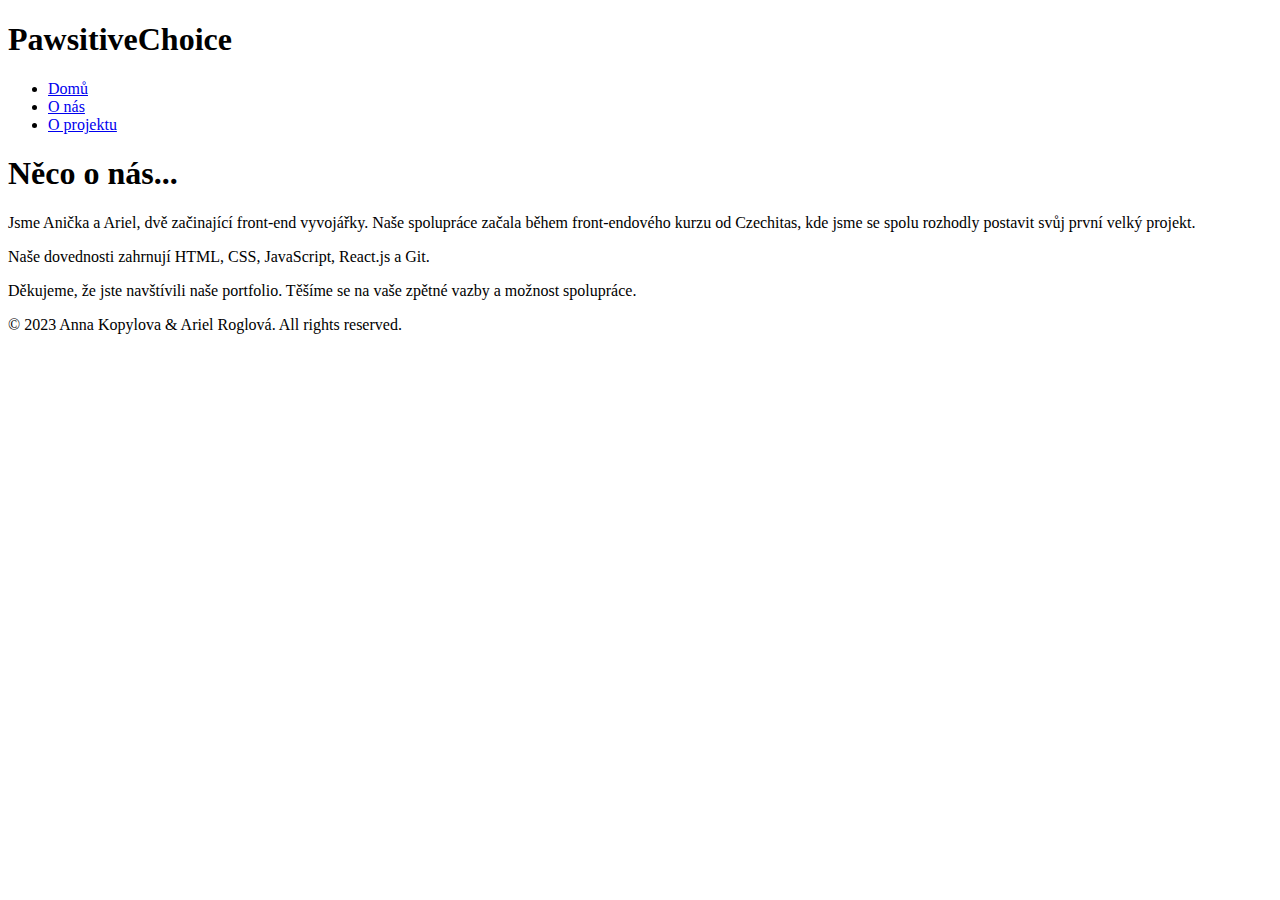
==== about-us.html @ 0d99f67e "added content for index.html and about us page" ====
<!DOCTYPE html>
<html lang="cz">
  <head>
    <meta charset="UTF-8" />
    <meta http-equiv="X-UA-Compatible" content="IE=edge" />
    <meta name="viewport" content="width=device-width, initial-scale=1.0" />
    <link rel="stylesheet" href="style.css" />
    <title>O Nás</title>
  </head>
  <body>
    <header>
      <nav>
        <div class="logo">
          <h1>PawsitiveChoice</h1>
        </div>
        <ul>
          <li><a href="index.html">Domů</a></li>
          <li><a href="about-us.html">O nás</a></li>
          <li><a href="about-project.html">O projektu</a></li>
        </ul>
      </nav>
    </header>
    <main>
      <div class="container">
        <div class="block">
          <h1 class="project-name">Něco o nás...</h1>
          <p class="description">
            Jsme Anička a Ariel, dvě začinající front-end vyvojářky. Naše
            spolupráce začala během front-endového kurzu od Czechitas, kde jsme
            se spolu rozhodly postavit svůj první velký projekt.
          </p>

          <p class="description">
            Naše dovednosti zahrnují HTML, CSS, JavaScript, React.js a Git.
          </p>

          <p class="description">
            Děkujeme, že jste navštívili naše portfolio. Těšíme se na vaše
            zpětné vazby a možnost spolupráce.
          </p>
        
        </div>
      </div>
    </main>

    <footer>
      <p>&copy; 2023 Anna Kopylova & Ariel Roglová. All rights reserved.</p>
    </footer>
  </body>
</html>
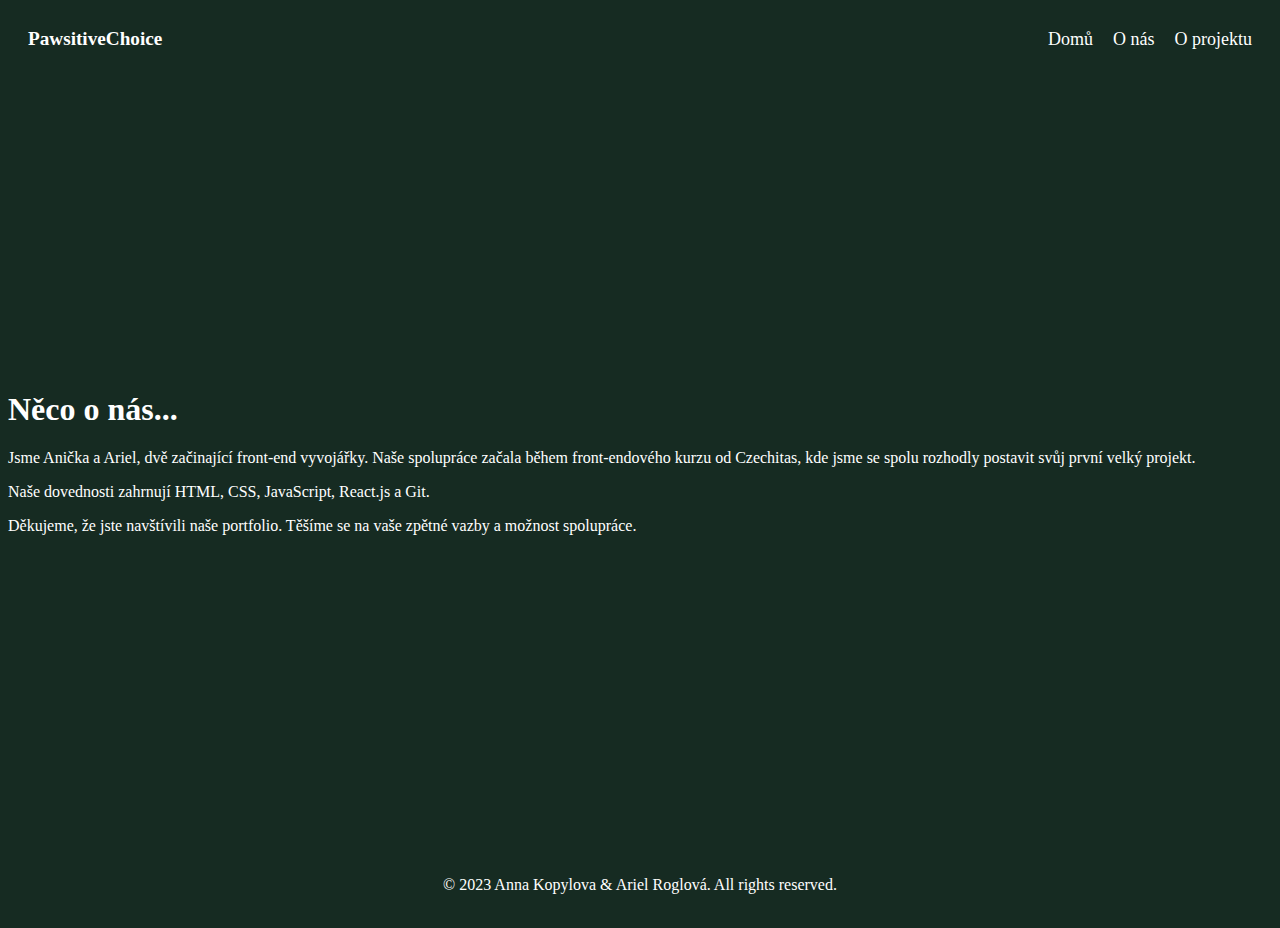
==== commit 1d11c018: "přidání img" ====
--- a/about-us.html
+++ b/about-us.html
@@ -38,7 +38,6 @@
             Děkujeme, že jste navštívili naše portfolio. Těšíme se na vaše
             zpětné vazby a možnost spolupráce.
           </p>
-        
         </div>
       </div>
     </main>
--- a/style.css
+++ b/style.css
@@ -0,0 +1,62 @@
+body {
+  background-color: 
+  #162B22;
+  color: white;
+}
+
+/* Header styles */
+header {
+  padding: 20px;
+}
+
+nav {
+  display: flex;
+  justify-content: space-between;
+  align-items: center;
+}
+
+.logo h1 {
+  margin: 0;
+  font-size: 1.2rem;
+}
+
+nav ul {
+  list-style: none;
+  margin: 0;
+  padding: 0;
+  display: flex;
+  justify-content: center;
+}
+
+nav ul li {
+  margin-left: 20px;
+}
+
+nav ul li:first-child {
+  margin-left: 0;
+}
+
+nav ul li a {
+  color: #fff;
+  text-decoration: none;
+  font-size: 18px;
+}
+
+/* Main content styles */
+.container {
+  display: flex;
+  justify-content: center;
+  align-items: center;
+  min-height: calc(100vh - 120px);
+}
+
+.block {
+  flex: 1;
+}
+
+/* Footer styles */
+footer {
+  color: white;
+  text-align: center;
+  padding: 10px;
+}
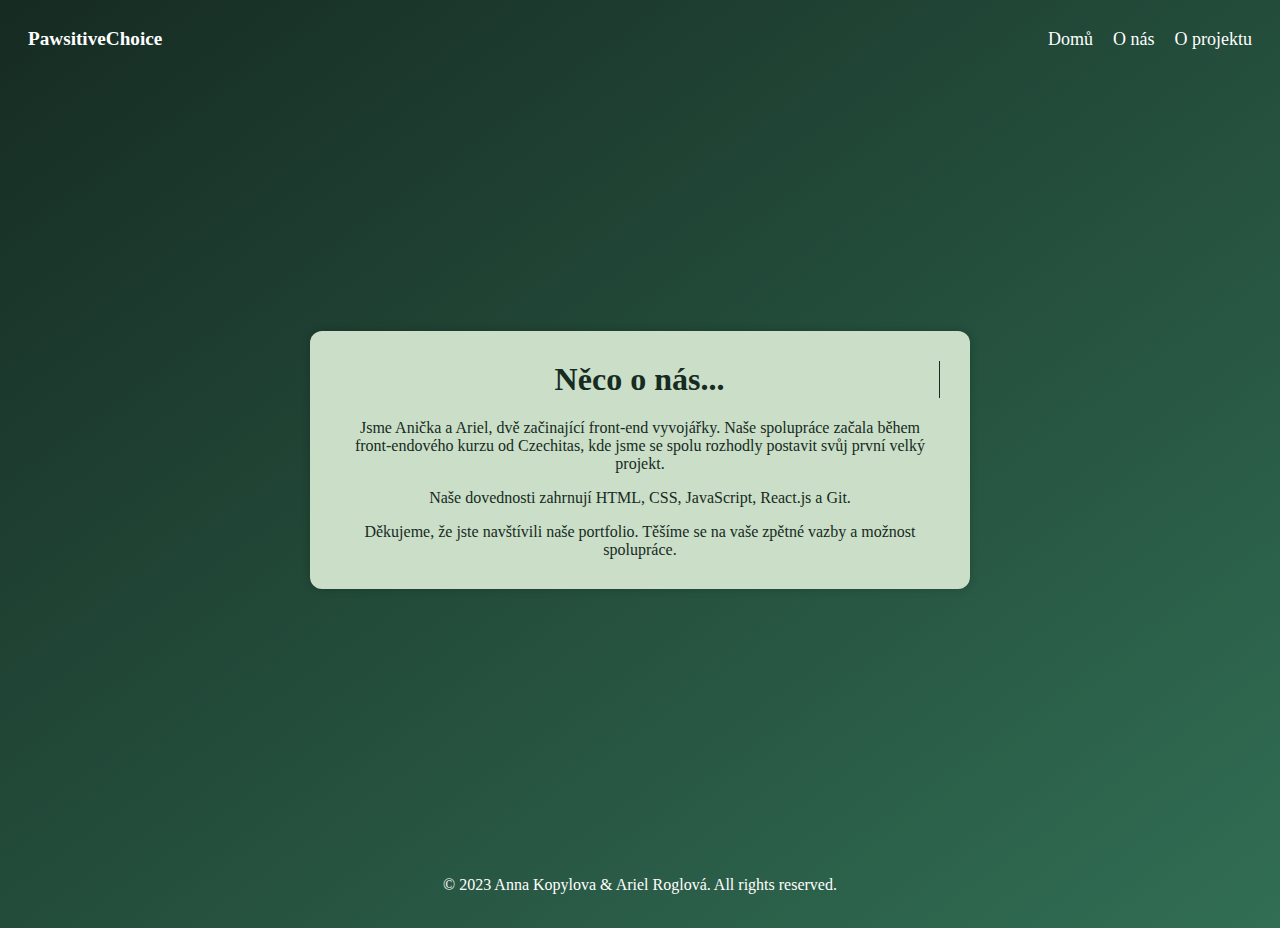
==== commit 6369c85f: "changed text positioning" ====
--- a/about-us.html
+++ b/about-us.html
@@ -23,7 +23,7 @@
     <main>
       <div class="container">
         <div class="block">
-          <h1 class="project-name">Něco o nás...</h1>
+          <h1 class="heading">Něco o nás...</h1>
           <p class="description">
             Jsme Anička a Ariel, dvě začinající front-end vyvojářky. Naše
             spolupráce začala během front-endového kurzu od Czechitas, kde jsme
@@ -38,6 +38,7 @@
             Děkujeme, že jste navštívili naše portfolio. Těšíme se na vaše
             zpětné vazby a možnost spolupráce.
           </p>
+        
         </div>
       </div>
     </main>
--- a/style.css
+++ b/style.css
@@ -1,6 +1,5 @@
 body {
-  background-color: 
-  #162B22;
+  background: linear-gradient(to bottom right, #162B22, #316e54);
   color: white;
 }
 
@@ -51,7 +50,39 @@
 }
 
 .block {
-  flex: 1;
+  background-color: #cadec8;
+  color: #162B22;
+  box-shadow: 0 0 10px rgba(0, 0, 0, 0.2);
+  padding: 30px;
+  max-width: 600px;
+  text-align: center;
+  border-radius: 12px;
+  overflow: hidden;
+}
+
+.heading {
+  margin-top: 0;
+  overflow: hidden;
+  white-space: nowrap;
+  border-right: 1px solid; /* Add a blinking cursor effect */
+  animation: typing 6s steps(20);
+}
+
+@keyframes typing {
+  from {
+    width: 0;
+  }
+  to {
+    width: 100%;
+  }
+}
+
+.description {
+  margin-bottom: 0;
+}
+
+.names {
+  color: #f1824a;
 }
 
 /* Footer styles */
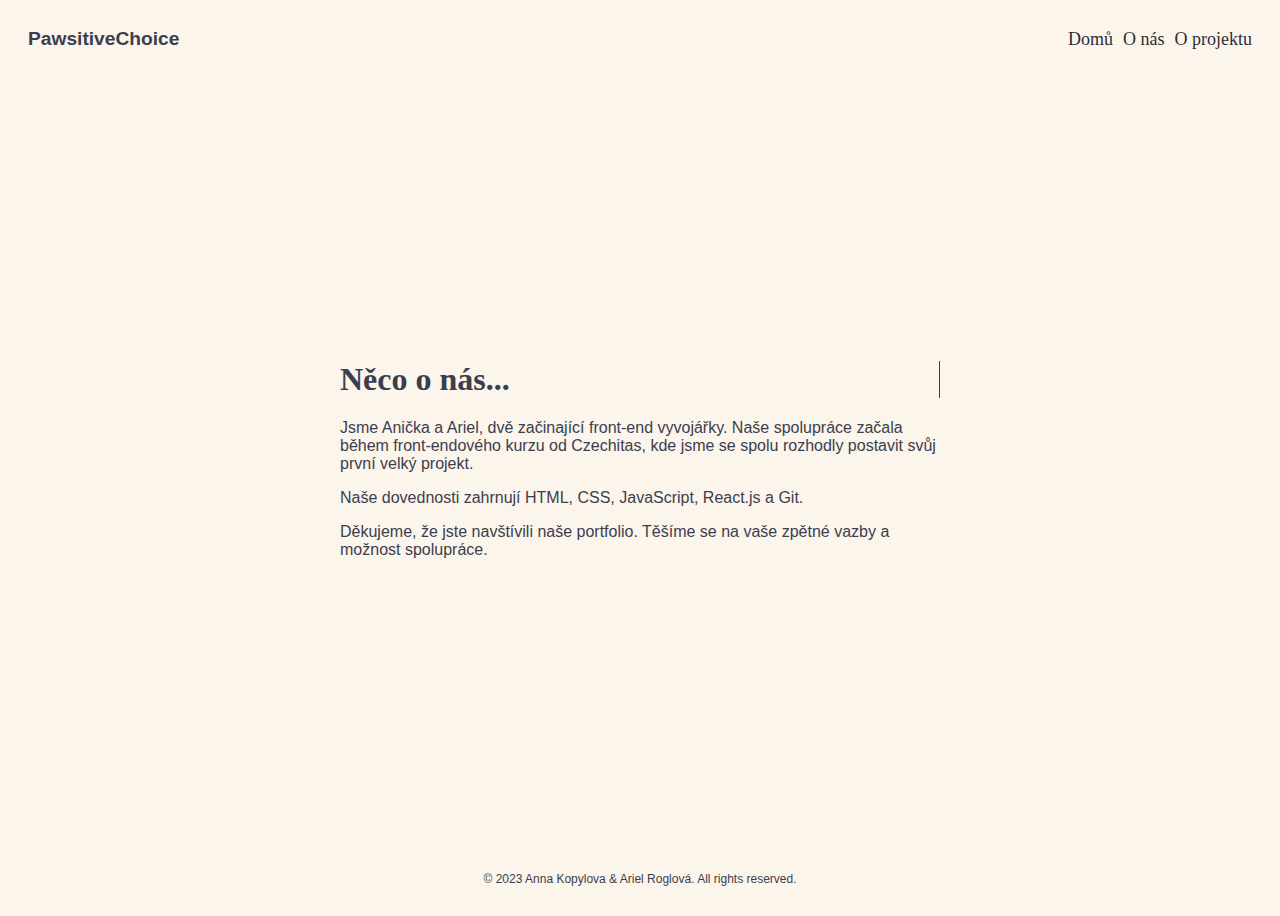
==== commit be70bda7: "new design, added img to index.html" ====
--- a/about-us.html
+++ b/about-us.html
@@ -11,7 +11,7 @@
     <header>
       <nav>
         <div class="logo">
-          <h1>PawsitiveChoice</h1>
+          <p class="project__name">PawsitiveChoice</p>
         </div>
         <ul>
           <li><a href="index.html">Domů</a></li>
@@ -38,7 +38,6 @@
             Děkujeme, že jste navštívili naše portfolio. Těšíme se na vaše
             zpětné vazby a možnost spolupráce.
           </p>
-        
         </div>
       </div>
     </main>
--- a/style.css
+++ b/style.css
@@ -1,6 +1,6 @@
 body {
-  background: linear-gradient(to bottom right, #162B22, #316e54);
-  color: white;
+  background-color: #fcf5eb;
+  color: #3b3e4f;
 }
 
 /* Header styles */
@@ -14,9 +14,10 @@
   align-items: center;
 }
 
-.logo h1 {
+.project__name {
   margin: 0;
   font-size: 1.2rem;
+  font-weight: bold;
 }
 
 nav ul {
@@ -28,7 +29,7 @@
 }
 
 nav ul li {
-  margin-left: 20px;
+  margin-left: 10px;
 }
 
 nav ul li:first-child {
@@ -36,9 +37,13 @@
 }
 
 nav ul li a {
-  color: #fff;
+  color: #2b2d38;
   text-decoration: none;
   font-size: 18px;
+}
+
+a:hover {
+  color: #da8967;
 }
 
 /* Main content styles */
@@ -50,28 +55,40 @@
 }
 
 .block {
-  background-color: #cadec8;
-  color: #162B22;
-  box-shadow: 0 0 10px rgba(0, 0, 0, 0.2);
   padding: 30px;
   max-width: 600px;
-  text-align: center;
+  text-align: left;
   border-radius: 12px;
   overflow: hidden;
+  flex-basis: 50%;
+}
+
+.text__info {
+  padding-right: 50px;
 }
 
 .heading {
   margin-top: 0;
   overflow: hidden;
   white-space: nowrap;
-  border-right: 1px solid; /* Add a blinking cursor effect */
+  border-right: 1px solid;
   animation: typing 6s steps(20);
+}
+
+p {
+  font-family: sans-serif;
+}
+
+img {
+  width: 100%;
+  border-radius: 50%;
 }
 
 @keyframes typing {
   from {
     width: 0;
   }
+
   to {
     width: 100%;
   }
@@ -82,12 +99,13 @@
 }
 
 .names {
-  color: #f1824a;
+  color: #da8967;
 }
 
 /* Footer styles */
 footer {
-  color: white;
+  color: #3b3e4f;
   text-align: center;
   padding: 10px;
+  font-size: 12px;
 }
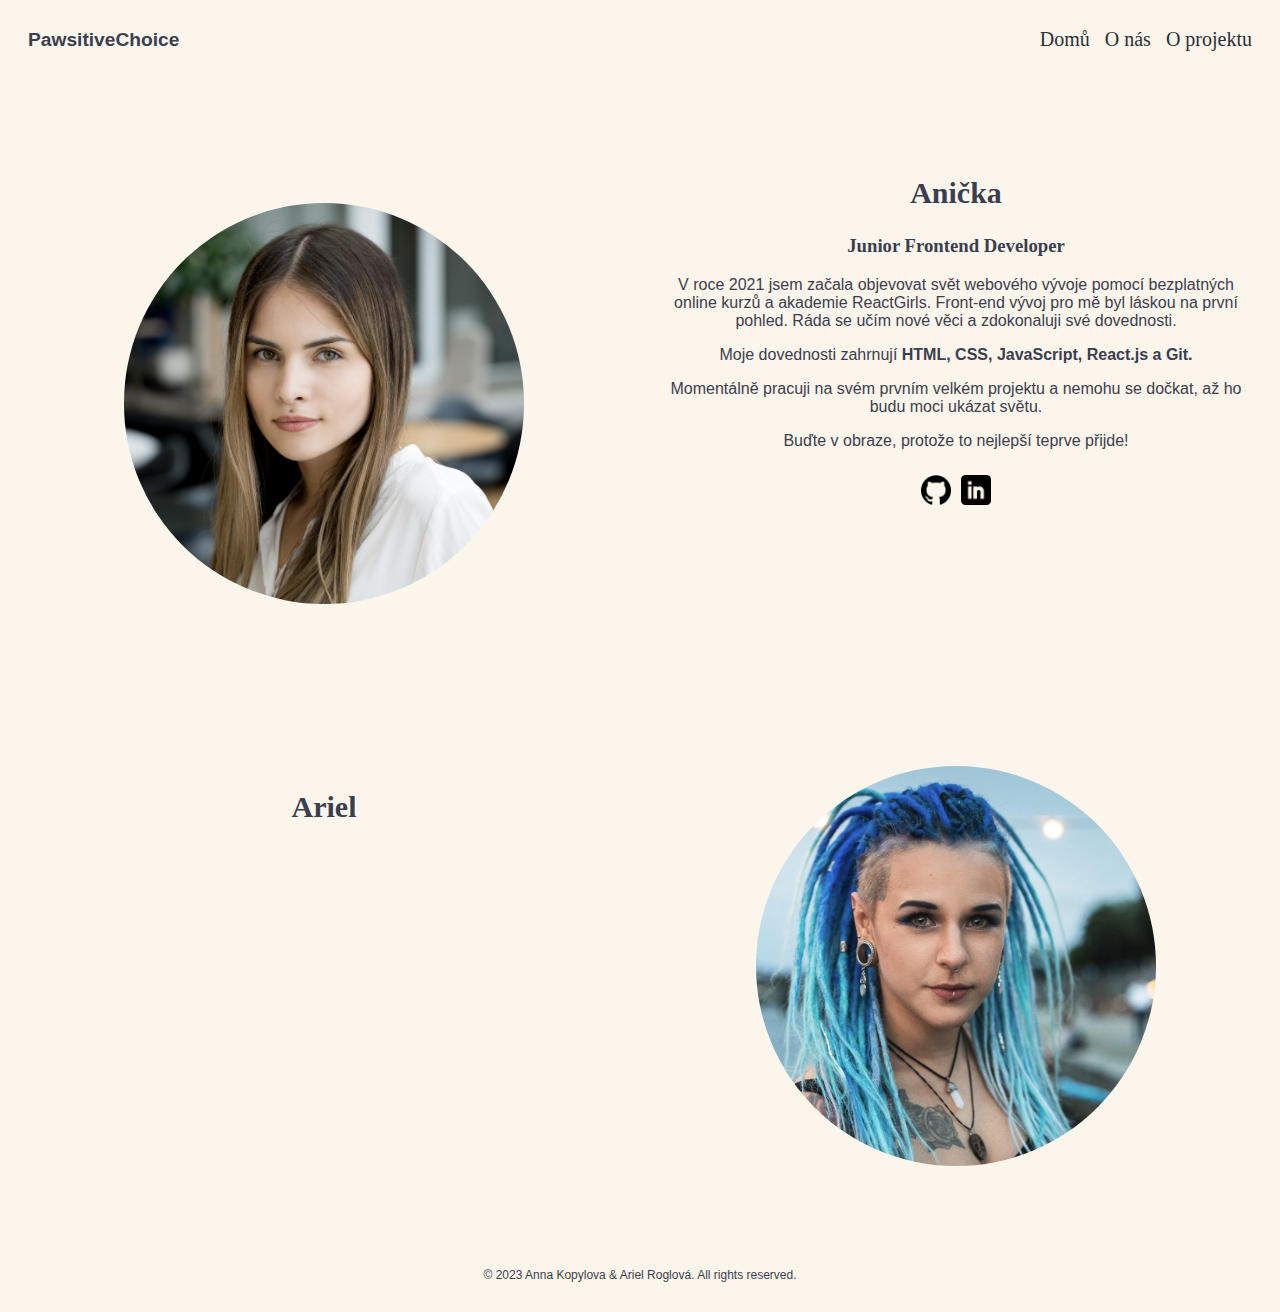
==== commit 4786a70b: "added About us content, styles, images" ====
--- a/about-us.html
+++ b/about-us.html
@@ -22,22 +22,44 @@
     </header>
     <main>
       <div class="container">
-        <div class="block">
-          <h1 class="heading">Něco o nás...</h1>
-          <p class="description">
-            Jsme Anička a Ariel, dvě začinající front-end vyvojářky. Naše
-            spolupráce začala během front-endového kurzu od Czechitas, kde jsme
-            se spolu rozhodly postavit svůj první velký projekt.
-          </p>
+        <div class="container__small">
+          <div class="block">
+            <img class="our__photo" src="IMG/Anicka.jpg" alt="Foto Aničky" />
+          </div>
+          <div class="block">
+            <h2 class="name">Anička</h2>
+            <h3>Junior Frontend Developer</h3>
+            <p class="description">
+              V roce 2021 jsem začala objevovat svět webového vývoje pomocí
+              bezplatných online kurzů a akademie ReactGirls. Front-end vývoj
+              pro mě byl láskou na první pohled. Ráda se učím nové věci a
+              zdokonaluji své dovednosti.
+            </p>
+            <p class="description">
+              Moje dovednosti zahrnují
+              <b>HTML, CSS, JavaScript, React.js a Git.</b>
+            </p>
+            <p class="description">
+              Momentálně pracuji na svém prvním velkém projektu a nemohu se
+              dočkat, až ho budu moci ukázat světu.
+            </p>
+            <p class="description">
+              Buďte v obraze, protože to nejlepší teprve přijde!
+            </p>
+            <div class="contacts">
+            <a href="https://github.com/metisova/"><img src="IMG/github.png" alt="github logo" class="contact__logo"></a><a href="https://www.linkedin.com/in/anna-kopylova/"><img src="IMG/linkedin.png" alt="linkedin logo" class="contact__logo"></a>
+            </div>
+          </div>
+        </div>
 
-          <p class="description">
-            Naše dovednosti zahrnují HTML, CSS, JavaScript, React.js a Git.
-          </p>
-
-          <p class="description">
-            Děkujeme, že jste navštívili naše portfolio. Těšíme se na vaše
-            zpětné vazby a možnost spolupráce.
-          </p>
+        <div class="container__small">
+          <div class="block text__info">
+            <h2 class="name">Ariel</h2>
+            <p class="description"></p>
+          </div>
+          <div class="block">
+            <img class="our__photo" src="IMG/arr sq.jpg" alt="Foto Ariel" />
+          </div>
         </div>
       </div>
     </main>
--- a/style.css
+++ b/style.css
@@ -1,3 +1,4 @@
+/* Body styles */
 body {
   background-color: #fcf5eb;
   color: #3b3e4f;
@@ -29,7 +30,7 @@
 }
 
 nav ul li {
-  margin-left: 10px;
+  margin-left: 15px;
 }
 
 nav ul li:first-child {
@@ -39,7 +40,7 @@
 nav ul li a {
   color: #2b2d38;
   text-decoration: none;
-  font-size: 18px;
+  font-size: 20px;
 }
 
 a:hover {
@@ -47,24 +48,26 @@
 }
 
 /* Main content styles */
-.container {
+.container,
+.container_main {
+  min-height: calc(100vh - 120px);
+  margin-top: 50px;
+}
+
+.container__small,
+.container_main {
   display: flex;
   justify-content: center;
   align-items: center;
-  min-height: calc(100vh - 120px);
+  width: 100%;
 }
 
 .block {
   padding: 30px;
   max-width: 600px;
-  text-align: left;
-  border-radius: 12px;
-  overflow: hidden;
+  text-align: center;
+  min-height: calc(50vh);
   flex-basis: 50%;
-}
-
-.text__info {
-  padding-right: 50px;
 }
 
 .heading {
@@ -75,13 +78,8 @@
   animation: typing 6s steps(20);
 }
 
-p {
-  font-family: sans-serif;
-}
-
-img {
-  width: 100%;
-  border-radius: 50%;
+.name {
+  font-size: 30px;
 }
 
 @keyframes typing {
@@ -92,6 +90,30 @@
   to {
     width: 100%;
   }
+}
+
+p {
+  font-family: sans-serif;
+}
+
+.main__pic {
+  width: 100%;
+  border-radius: 50%;
+}
+
+.our__photo {
+  width: 70%;
+  border-radius: 50%;
+}
+
+.contacts {
+  margin: 1.25rem 0 2.2rem;
+  margin-bottom: 12em;
+}
+
+.contact__logo {
+  width: 30px;
+  margin: 5px;
 }
 
 .description {
